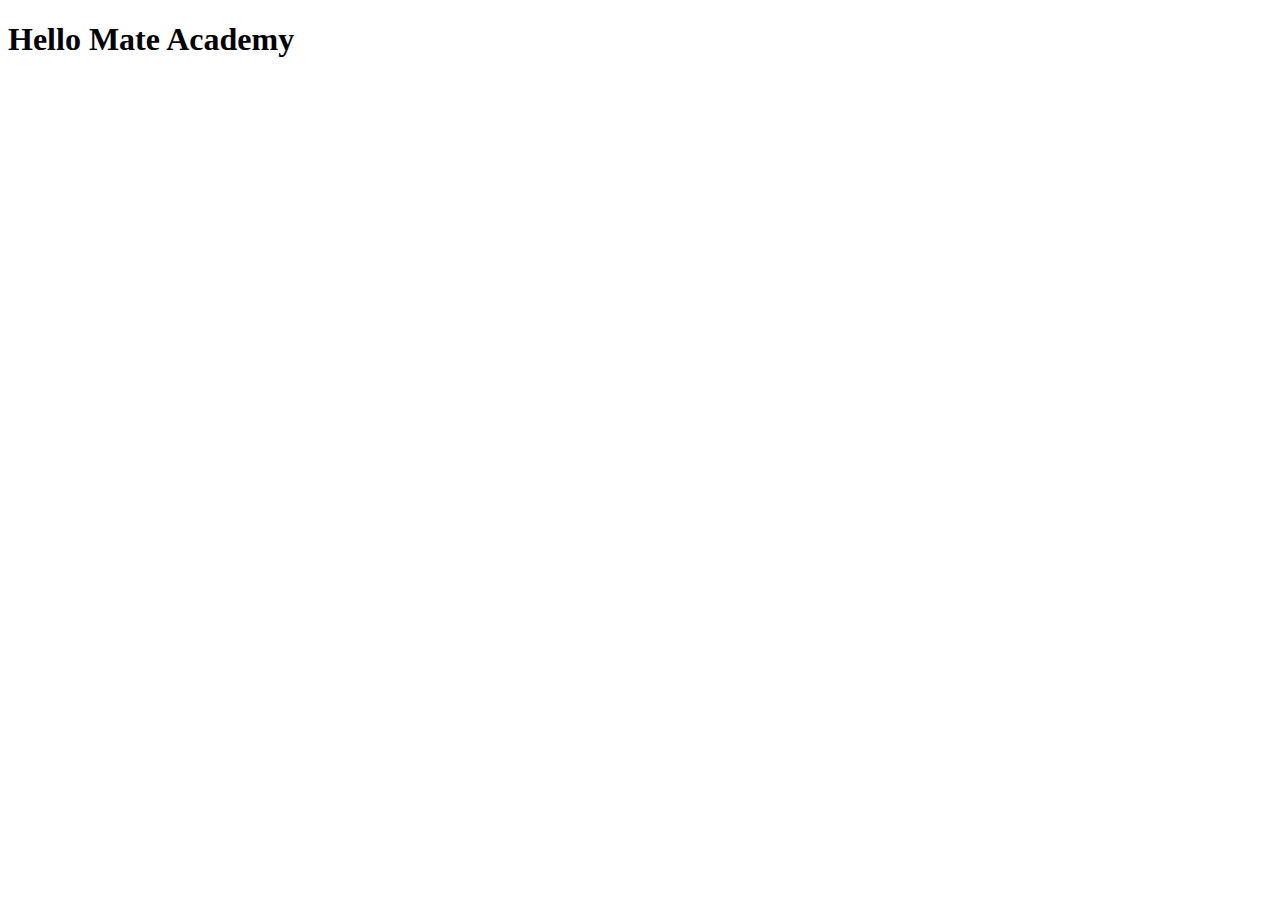
==== src/index.html @ 70e88f5d "Initial commit" ====
<!DOCTYPE html>
<html lang="en">
  <head>
    <meta charset="UTF-8">
    <meta name="viewport" content="width=device-width, initial-scale=1.0">
    <title>Title</title>
    <link rel="stylesheet" href="./styles/main.scss">
  </head>
  <body>
    <h1>Hello Mate Academy</h1>
    <script type="text/javascript" src="scripts/main.js"></script>
  </body>
</html>
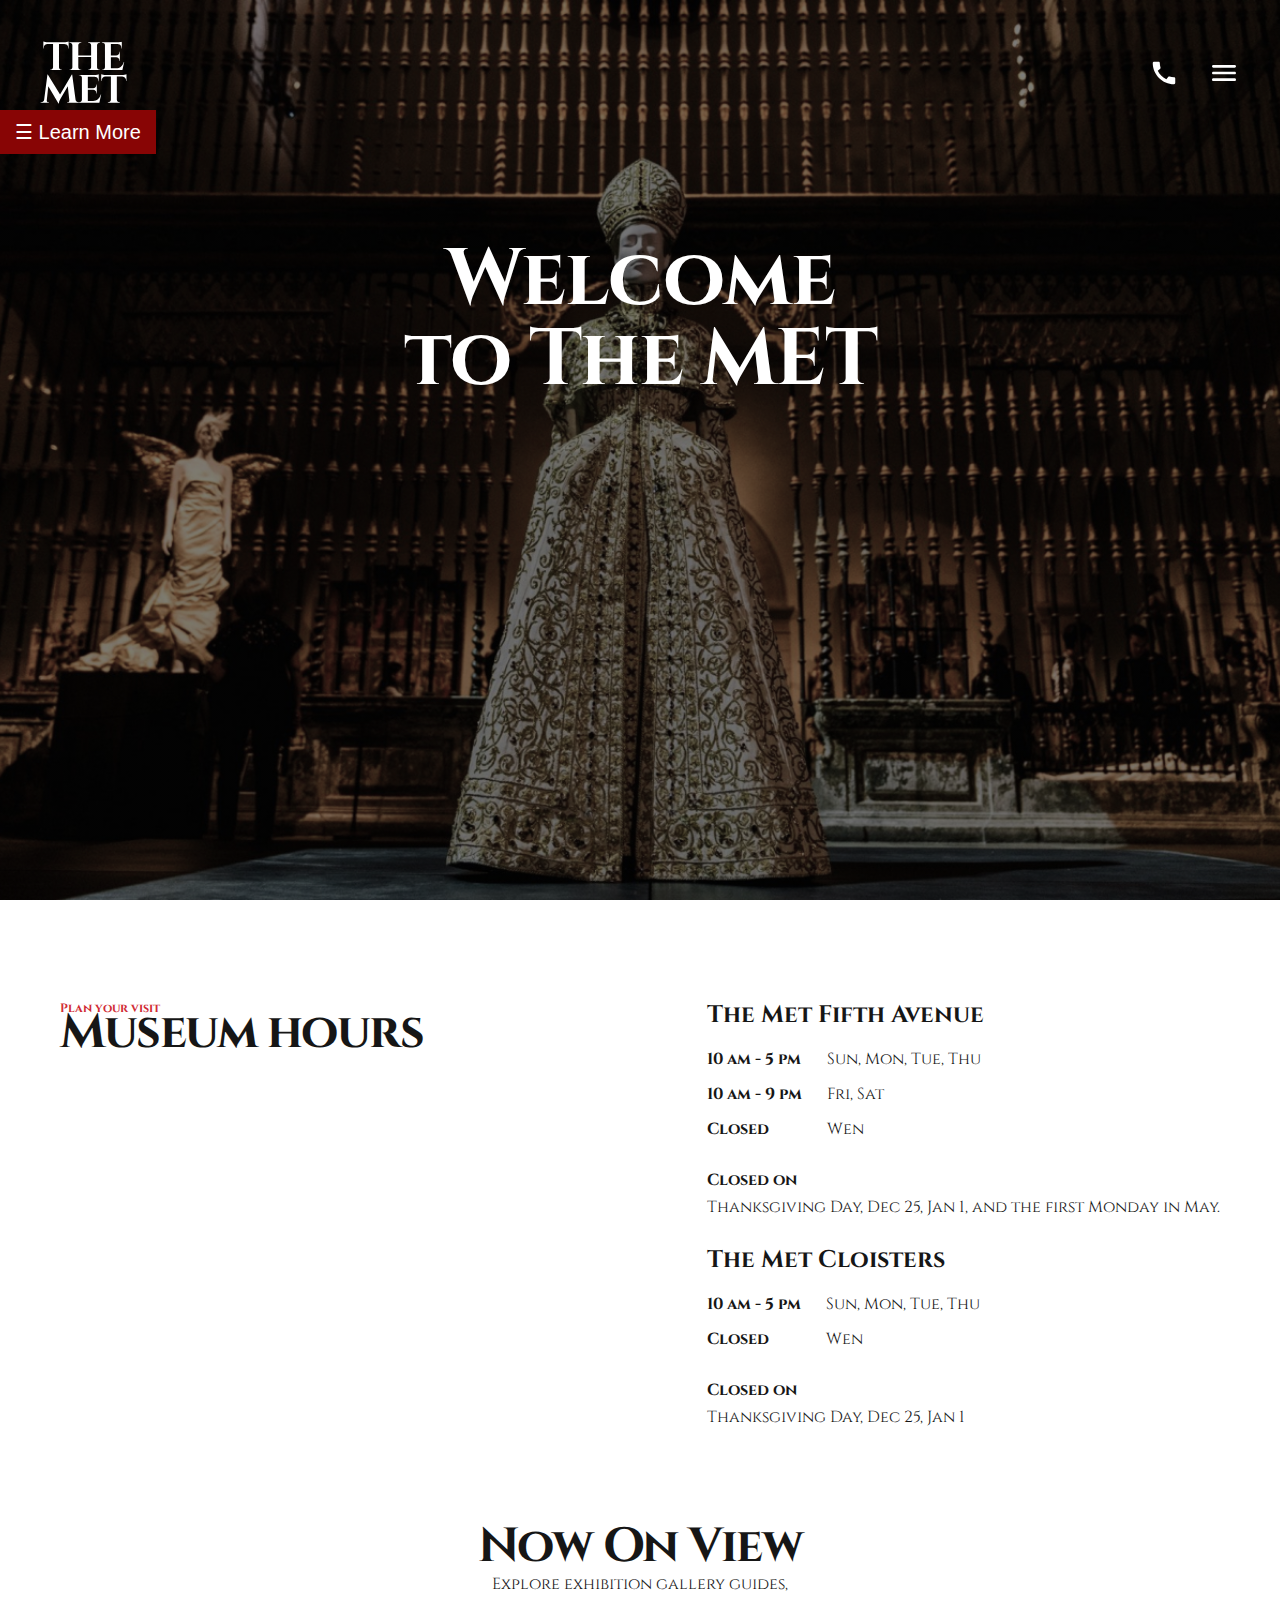
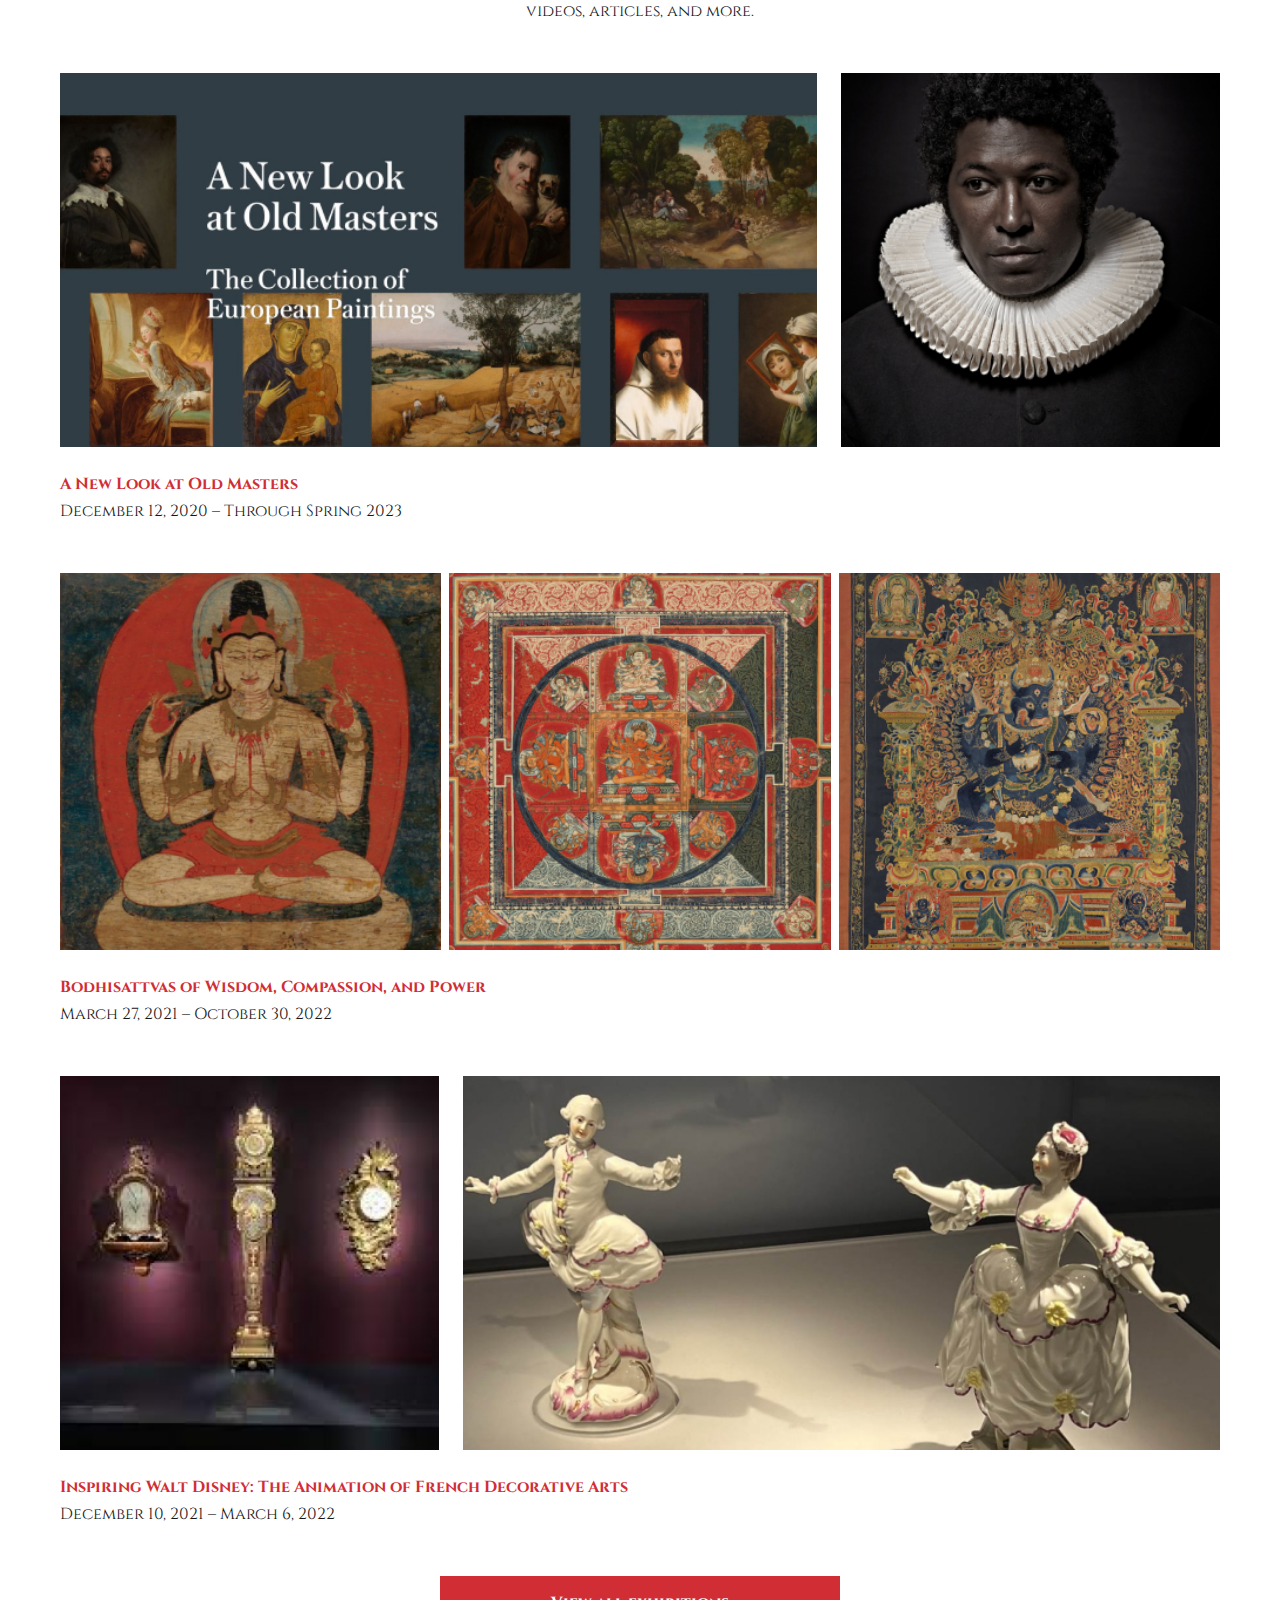
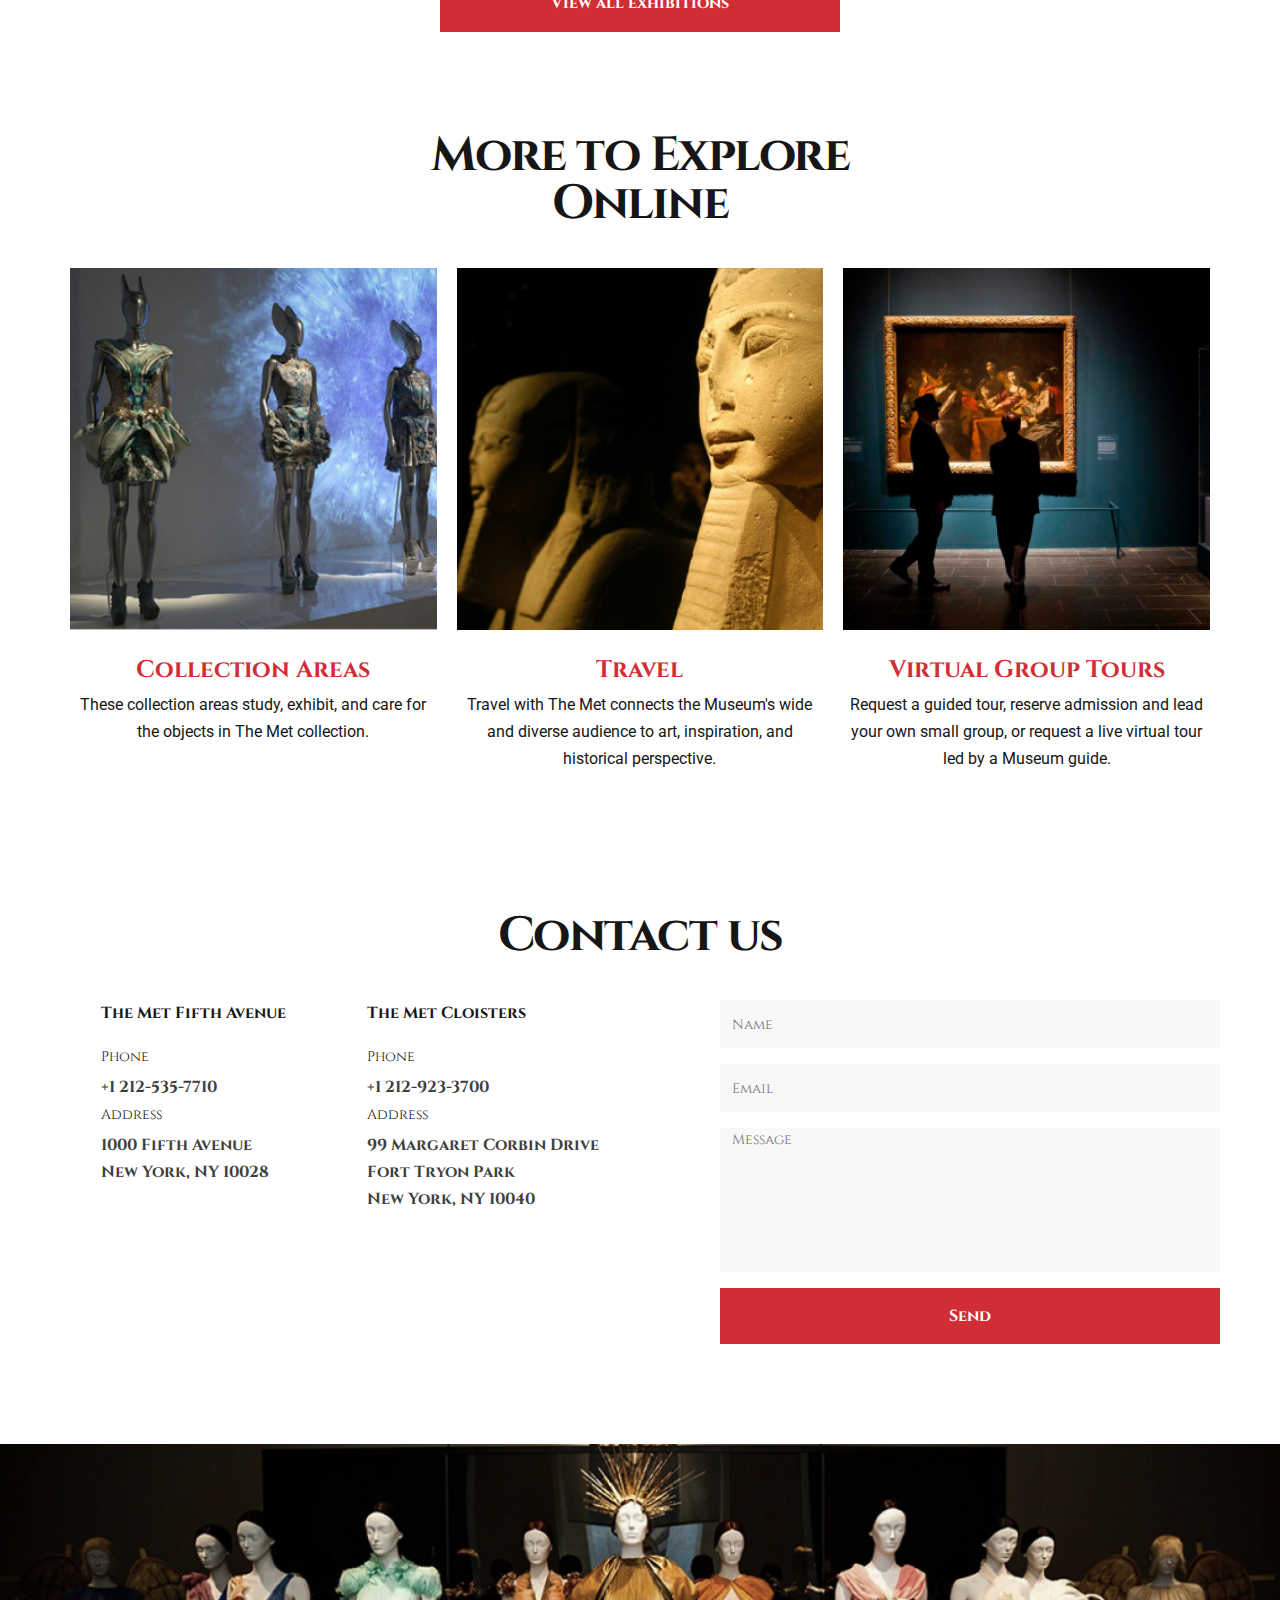
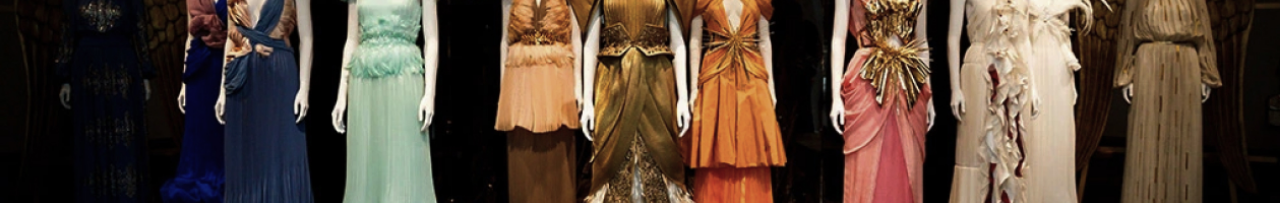
==== commit b35b7036: "add files" ====
--- a/src/index.html
+++ b/src/index.html
@@ -1,13 +1,434 @@
-<!DOCTYPE html>
+<!doctype html>
 <html lang="en">
   <head>
-    <meta charset="UTF-8">
-    <meta name="viewport" content="width=device-width, initial-scale=1.0">
-    <title>Title</title>
-    <link rel="stylesheet" href="./styles/main.scss">
+    <meta charset="UTF-8" />
+    <meta name="viewport" content="width=device-width, initial-scale=1.0" />
+    <title>The MET</title>
+    <link
+      rel="icon"
+      type="ico"
+      href="./images/favicon.ico"
+      alt="The MET Favicon"
+    />
+    <link rel="preconnect" href="https://fonts.googleapis.com" />
+    <link rel="preconnect" href="https://fonts.gstatic.com" crossorigin />
+    <link
+      href="https://fonts.googleapis.com/css2?family=Cinzel:wght@400;700&family=Roboto:wght@400;500;700;900&display=swap"
+      rel="stylesheet"
+    />
+    <link rel="stylesheet" href="./styles/style.css" />
+    <script src="./scripts/main.js" defer></script>
   </head>
   <body>
-    <h1>Hello Mate Academy</h1>
-    <script type="text/javascript" src="scripts/main.js"></script>
+    <header class="header" id="home">
+      <nav class="navigation header_navigation">
+        <a class="navigation__item" href="">
+          <img
+            class="navigation__logo"
+            src="./images/THE MET.svg"
+            alt="The MET Logo"
+          />
+        </a>
+        <div class="phone-block">
+          <p class="menu__paragraph">The Met Fifth Avenue</p>
+          <a class="menu__phone" href="tel: +1 212-535-7710">+1 212-535-7710</a>
+          <p class="menu__paragraph">The Met Cloisters</p>
+          <a class="menu__phone" href="tel: +1 212-923-3700">+1 212-923-3700</a>
+        </div>
+        <div>
+          <img
+            id="phone-icon"
+            class="navigation__phone-icon"
+            src="./images/Icon-Phone-call.svg"
+            alt="Phone Icon"
+          />
+          <a class="burger navigation__item" href="#menu">
+            <span class="burger__label">Open menu </span>
+          </a>
+        </div>
+      </nav>
+
+      <h1 class="header__title">
+        Welcome <br />
+        to The MET
+      </h1>
+    </header>
+
+    <div class="menu" id="menu">
+      <nav class="navigation">
+        <a class="navigation__item navigation__item" href="">
+          <img class="navigation__logo" src="./images/THE MET.svg" alt=""
+        /></a>
+        <div>
+          <a class="navigation__item--hidden" href="">
+            <imgs
+              class="navigation__phone-icon"
+              src="./images/Icon-Phone-call.svg"
+              alt=""
+          /></a>
+          <a class="navigation__item" href="#home">
+            <img
+              class="navigation__burger-icon"
+              src="./images/Icon-Close.svg"
+              alt=""
+          /></a>
+        </div>
+      </nav>
+
+      <nav class="links">
+        <ul class="links__list">
+          <li class="links__item">
+            <a href="#home" class="links__link">Home</a>
+          </li>
+          <li class="links__item">
+            <a href="#about-us" class="links__link">About us</a>
+          </li>
+          <li class="links__item">
+            <a href="#now-on-view" class="links__link">Now on view</a>
+          </li>
+          <li class="links__item">
+            <a href="#explore-online" class="links__link">Explore Online</a>
+          </li>
+          <li class="links__item">
+            <a href="#contacts" class="links__link">Contacts</a>
+          </li>
+        </ul>
+      </nav>
+      <p class="menu__paragraph">The Met Fifth Avenue</p>
+      <a class="menu__phone" href="tel: +1 212-535-7710">+1 212-535-7710</a>
+      <p class="menu__paragraph">The Met Cloisters</p>
+      <a class="menu__phone" href="tel: +1 212-923-3700">+1 212-923-3700</a>
+      <p class="menu__phone">
+        <a class="menu__call-link" href="tel: +1 212-923-3700">call to order</a>
+      </p>
+    </div>
+
+    <main class="main" id="about-us">
+      <div class="first-section">
+        <div>
+          <p class="main__strapline">Plan your visit</p>
+          <h2 class="main__title">Museum hours</h2>
+        </div>
+
+        <div>
+          <section class="museum">
+            <h3 class="museum__name">The Met Fifth Avenue</h3>
+            <div class="museum__opening-hours">
+              <div class="museum__schedule">
+                <p class="museum__time">10 am - 5 pm</p>
+                <p class="museum__time">10 am - 9 pm</p>
+                <p class="museum__status">Closed</p>
+              </div>
+              <div class="museum__days">
+                <p class="museum__day">Sun, Mon, Tue, Thu</p>
+                <p class="museum__day">Fri, Sat</p>
+                <p class="museum__day">Wen</p>
+              </div>
+            </div>
+            <h4 class="museum__closure--title">Closed on</h4>
+            <p class="museum__closure--dates">
+              Thanksgiving Day, Dec 25, Jan 1, and the first Monday in May.
+            </p>
+          </section>
+
+          <section class="museum">
+            <h3 class="museum__name">The Met Cloisters</h3>
+            <div class="museum__opening-hours">
+              <div class="museum__schedule">
+                <p class="museum__time">10 am - 5 pm</p>
+                <p class="museum__status">Closed</p>
+              </div>
+              <div class="museum__days">
+                <p class="museum__day">Sun, Mon, Tue, Thu</p>
+                <p class="museum__day">Wen</p>
+              </div>
+            </div>
+            <h4 class="museum__closure--title">Closed on</h4>
+            <p class="museum__closure--dates">
+              Thanksgiving Day, Dec 25, Jan 1
+            </p>
+          </section>
+        </div>
+      </div>
+
+      <section class="exhibition" id="now-on-view">
+        <h2 class="exhibition__title">Now On View</h2>
+        <p class="exhibition__description">
+          Explore exhibition gallery guides, videos, articles, and more.
+        </p>
+
+        <article class="exhibition__item">
+          <div class="exhibition__images">
+            <img
+              src="./images/exhibition.jpg"
+              alt="Poster of exhibition A New Look at Old Masters"
+              class="exhibition__image exhibition__image--first"
+            />
+            <img
+              src="./images/collar.jpg"
+              alt="Portrait of a man in historical attire"
+              class="exhibition__image"
+            />
+          </div>
+
+          <h5 class="exhibition__item-title">A New Look at Old Masters</h5>
+          <p class="exhibition__item-date">
+            December 12, 2020 – Through Spring 2023
+          </p>
+        </article>
+
+        <article class="exhibition__item">
+          <div class="exhibition__images exhibition__images--3">
+            <img
+              src="./images/budda.jpg"
+              alt="Sculpture of a Bodhisattva"
+              class="exhibition__image"
+            />
+            <img
+              src="./images/mandal1.jpg"
+              alt="Tibetan mandala"
+              class="exhibition__image"
+            />
+            <img
+              src="./images/mandal2.jpg"
+              alt="Tibetan mandala"
+              class="exhibition__image exhibition__image--second-mandala"
+            />
+          </div>
+          <h5 class="exhibition__item-title">
+            Bodhisattvas of Wisdom, Compassion, and Power
+          </h5>
+          <p class="exhibition__item-date">March 27, 2021 – October 30, 2022</p>
+        </article>
+
+        <article class="exhibition__item">
+          <div class="exhibition__images exhibition__images--last">
+            <img
+              src="./images/clocks.jpg"
+              alt="Art deco style clock"
+              class="exhibition__image"
+            />
+            <img
+              src="./images/figures.jpg"
+              alt="Figurine depicting a Disney animation character"
+              class="exhibition__image exhibition__image--last"
+            />
+          </div>
+          <h5 class="exhibition__item-title">
+            Inspiring Walt Disney: The Animation of French Decorative Arts
+          </h5>
+          <p class="exhibition__item-date">December 10, 2021 – March 6, 2022</p>
+        </article>
+
+        <a
+          class="exhibition__button"
+          href="https://www.metmuseum.org/exhibitions"
+          >View all exhibitions</a
+        >
+      </section>
+
+      <section class="online-section" id="explore-online">
+        <h2 class="online-section__title">More to Explore Online</h2>
+
+        <div class="online-articles">
+          <article class="online-article">
+            <img
+              class="online-article__img online-article__img--fashion"
+              src="./images/fashion.jpg"
+              alt="Futuristic fashion mannequins against a cosmic background."
+            />
+            <h6 class="online-article__heading">Collection Areas</h6>
+            <p class="online-article__description">
+              These collection areas study, exhibit, and care for the objects in
+              The Met collection.
+            </p>
+          </article>
+
+          <article class="online-article">
+            <img
+              class="online-article__img online-article__img--antiquity"
+              src="./images/antiquity.jpg"
+              alt="Ancient Egyptian statues lit by golden light."
+            />
+            <h6 class="online-article__heading">Travel</h6>
+            <p class="online-article__description">
+              Travel with The Met connects the Museum's wide and diverse
+              audience to art, inspiration, and historical perspective.
+            </p>
+          </article>
+
+          <article class="online-article">
+            <img
+              class="online-article__img online-article__img--appreciation"
+              src="./images/appreciation.jpg"
+              alt="Visitors observing a painting in an art gallery."
+            />
+            <h6 class="online-article__heading">Virtual Group Tours</h6>
+            <p class="online-article__description">
+              Request a guided tour, reserve admission and lead your own small
+              group, or request a live virtual tour led by a Museum guide.
+            </p>
+          </article>
+        </div>
+      </section>
+
+      <section class="contact" id="contacts">
+        <h2 class="contact__title">Contact us</h2>
+        <div class="contact__container">
+          <div class="contact__branches">
+            <div class="contact__branch">
+              <h3 class="contact__branch-title">The Met Fifth Avenue</h3>
+
+              <p class="contact__info-label">Phone</p>
+              <a
+                href="tel:+12125357710"
+                class="contact__link contact__link--phone"
+                >+1 212-535-7710</a
+              >
+
+              <p class="contact__info-label">Address</p>
+              <a
+                href="https://maps.app.goo.gl/Nbby1MYEDw3GrrEn6"
+                class="contact__link contact__link--address"
+              >
+                1000 Fifth Avenue <br />
+                New York, NY 10028
+              </a>
+            </div>
+
+            <div class="contact__branch">
+              <h3 class="contact__branch-title">The Met Cloisters</h3>
+
+              <p class="contact__info-label">Phone</p>
+              <a
+                href="tel:+12129233700"
+                class="contact__link contact__link--phone"
+                >+1 212-923-3700</a
+              >
+
+              <p class="contact__info-label">Address</p>
+              <a
+                href="https://maps.app.goo.gl/4vdC4XjEJdUCYjNu6"
+                class="contact__link contact__link--address"
+              >
+                99 Margaret Corbin Drive <br />
+                Fort Tryon Park <br />
+                New York, NY 10040
+              </a>
+            </div>
+          </div>
+
+          <form id="contactForm" action="#" method="post" class="contact__form">
+            <label for="name" class="contact__label">Name</label>
+            <input
+              type="text"
+              id="name"
+              name="name"
+              placeholder="Name"
+              class="contact__input contact__input--name"
+              required
+            />
+
+            <label for="email" class="contact__label">Email</label>
+            <input
+              type="email"
+              id="email"
+              name="email"
+              placeholder="Email"
+              class="contact__input contact__input--email"
+              required
+            />
+
+            <label for="message" class="contact__label">Message</label>
+            <textarea
+              id="message"
+              name="message"
+              placeholder="Message"
+              class="contact__input contact__input--message"
+              required
+            ></textarea>
+
+            <button
+              type="submit"
+              id="submitButton"
+              class="contact__submit-button"
+            >
+              Send
+            </button>
+          </form>
+        </div>
+      </section>
+    </main>
+    <footer class="footer"></footer>
+    <div class="modal" id="modal">
+      <div class="modal__close-btn-container">
+        <button class="modal__close-btn" id="modal-close-btn" disabled>
+          X
+        </button>
+      </div>
+      <div class="modal__content" id="modal-inner">
+        <h2 class="modal__title">We ❤️ Your Data!</h2>
+        <p class="modal__text" id="modal-text">
+          We have a strict policy on tracking and spamming: we'll definitely
+          track you, and we'll definitely spam you. To use this site, enter your
+          name and email address and accept our ridiculous terms and conditions.
+        </p>
+        <form id="consent-form">
+          <input
+            class="modal__input"
+            type="text"
+            name="fullName"
+            placeholder="Enter your full name"
+            required
+          />
+          <input
+            class="modal__input"
+            type="email"
+            name="email"
+            placeholder="Enter your email"
+            required
+          />
+
+          <div class="modal__choice-btns" id="modal-choice-btns">
+            <button type="submit" class="modal__btn">Accept</button>
+            <button class="modal__btn" id="decline-btn">Decline</button>
+          </div>
+        </form>
+      </div>
+    </div>
+    <button class="openbtn" onclick="openNav()">&#9776; Learn More</button>
+    <div id="mySidepanel" class="sidepanel">
+      <a href="javascript:void(0)" class="closebtn" onclick="closeNav()"
+        >&times;</a
+      >
+      <ul class="panel__list">
+        <p class="panel__text">
+          Hey there! It is my first significant project. I put honest work into
+          it, so I am happy that you are here; I hope you will enjoy the
+          experience of THE MET!
+        </p>
+        <li class="list__element">
+          - It looks (and works!) great on every screen (please don't pull out
+          your plasma TV)
+        </li>
+        <li class="list__element">
+          - It's well-adapted for screen readers, e.g., labels for forms are
+          visually hidden
+        </li>
+        <li class="list__element">
+          - You can freely toggle the phone numbers block and burger menu
+        </li>
+        <li class="list__element">
+          - Clicking on the specified location will redirect you to the actual
+          physical address of The Metropolitan Museum of Art
+        </li>
+
+        <li class="list__element">
+          - You can even "send" a form, though I don't guarantee that your
+          message will arrive ;)
+        </li>
+      </ul>
+      <p class="panel__tags">#BEM #SASS #JS #grid #flexbox</p>
+    </div>
   </body>
 </html>
--- a/src/styles/style.css
+++ b/src/styles/style.css
@@ -0,0 +1,1020 @@
+html {
+  scroll-behavior: smooth;
+}
+
+html,
+body,
+div,
+span,
+applet,
+object,
+iframe,
+h1,
+h2,
+h3,
+h4,
+h5,
+h6,
+p,
+blockquote,
+pre,
+a,
+abbr,
+acronym,
+address,
+big,
+cite,
+code,
+del,
+dfn,
+em,
+img,
+ins,
+kbd,
+q,
+s,
+samp,
+small,
+strike,
+strong,
+sub,
+sup,
+tt,
+var,
+b,
+u,
+i,
+center,
+dl,
+dt,
+dd,
+ol,
+ul,
+li,
+fieldset,
+form,
+label,
+legend,
+table,
+caption,
+tbody,
+tfoot,
+thead,
+tr,
+th,
+td,
+article,
+aside,
+canvas,
+details,
+embed,
+figure,
+figcaption,
+footer,
+header,
+hgroup,
+menu,
+nav,
+output,
+ruby,
+section,
+summary,
+time,
+mark,
+audio,
+video {
+  margin: 0;
+  padding: 0;
+  border: 0;
+  font-size: 100%;
+  font: inherit;
+  vertical-align: baseline;
+}
+
+/* HTML5 display-role reset for older browsers */
+article,
+aside,
+details,
+figcaption,
+figure,
+footer,
+header,
+hgroup,
+menu,
+nav,
+section {
+  display: block;
+}
+
+body {
+  line-height: 1;
+}
+
+ol,
+ul {
+  list-style: none;
+}
+
+blockquote,
+q {
+  quotes: none;
+}
+
+blockquote:before,
+blockquote:after,
+q:before,
+q:after {
+  content: "";
+  content: none;
+}
+
+table {
+  border-collapse: collapse;
+  border-spacing: 0;
+}
+
+.header {
+  background-color: black;
+  background-image: linear-gradient(rgba(0, 0, 0, 0.5), rgba(0, 0, 0, 0.5)), url(../images/big-background.jpg);
+  background-repeat: no-repeat;
+  background-size: cover;
+  background-position: 50%;
+  color: white;
+  min-height: 100vh;
+  display: flex;
+  flex-direction: column;
+  justify-content: space-between;
+  box-sizing: border-box;
+  padding: 0 20px 300px;
+}
+@media (min-width: 639px) {
+  .header {
+    padding: 0 40px 250px;
+  }
+}
+@media (min-width: 992px) {
+  .header {
+    padding: 0 40px 500px;
+  }
+}
+.header__title {
+  color: #fff;
+  text-align: center;
+  font-family: "Cinzel", serif;
+  font-size: 40px;
+  font-style: normal;
+  font-weight: 700;
+  line-height: 100%;
+  letter-spacing: -1.5px;
+  box-shadow: 1px;
+}
+@media (min-width: 639px) {
+  .header__title {
+    font-size: 64px;
+  }
+}
+@media (min-width: 992px) {
+  .header__title {
+    font-size: 80px;
+  }
+}
+
+.main {
+  max-width: 1200px;
+  margin: 0 auto;
+  padding: 100px 20px 0;
+}
+.main__strapline {
+  color: var(--Accent-main, #d12d35);
+  font-family: "Cinzel", serif;
+  font-size: 12px;
+  font-style: normal;
+  font-weight: 700;
+  line-height: 140%;
+}
+.main__title {
+  text-align: left;
+  color: var(--Main-dark, #161616);
+  font-family: "Cinzel", serif;
+  font-size: 32px;
+  font-style: normal;
+  font-weight: 700;
+  line-height: 32px;
+  letter-spacing: -1.5px;
+  padding-bottom: 32px;
+}
+@media (min-width: 639px) {
+  .main__title {
+    font-size: 48px;
+  }
+}
+.main__title--secondary {
+  text-align: center;
+  padding-bottom: 8px;
+}
+
+@media (min-width: 639px) {
+  .first-section {
+    display: flex;
+    justify-content: space-between;
+  }
+}
+
+.museum {
+  padding-bottom: 24px;
+}
+.museum:nth-of-type(2) {
+  padding-bottom: 100px;
+}
+.museum__name {
+  color: var(--Main-dark, #161616);
+  font-family: "Cinzel", serif;
+  font-size: 24px;
+  font-style: normal;
+  font-weight: 700;
+  line-height: 30px; /* 125% */
+  padding-bottom: 16px;
+}
+.museum__opening-hours {
+  display: flex;
+  gap: 25px;
+  padding-bottom: 16px;
+}
+.museum__time, .museum__status {
+  color: var(--Main-dark, #161616);
+  font-family: "Cinzel", serif;
+  font-size: 16px;
+  font-style: normal;
+  font-weight: 700;
+  line-height: 27px; /* 168.75% */
+  padding-bottom: 8px;
+}
+.museum__day {
+  color: var(--Main-dark, #161616);
+  font-family: "Cinzel", serif;
+  font-size: 16px;
+  font-style: normal;
+  font-weight: 400;
+  line-height: 27px; /* 168.75% */
+  padding-bottom: 8px;
+}
+.museum__closure--title {
+  color: var(--Main-dark, #161616);
+  font-family: "Cinzel", serif;
+  font-size: 16px;
+  font-style: normal;
+  font-weight: 700;
+  line-height: 27px; /* 168.75% */
+}
+.museum__closure--dates {
+  color: var(--Main-dark, #161616);
+  font-family: "Cinzel", serif;
+  font-size: 16px;
+  font-style: normal;
+  font-weight: 400;
+  line-height: 27px; /* 168.75% */
+}
+
+.exhibition {
+  display: flex;
+  flex-direction: column;
+  padding-bottom: 100px;
+}
+.exhibition__title {
+  color: var(--Main-dark, #161616);
+  text-align: center;
+  font-family: "Cinzel", serif;
+  font-size: 32px;
+  font-style: normal;
+  font-weight: 700;
+  line-height: 32px; /* 100% */
+  letter-spacing: -1.5px;
+  padding-bottom: 8px;
+}
+@media (min-width: 639px) {
+  .exhibition__title {
+    font-size: 48px;
+  }
+}
+.exhibition__description {
+  max-width: 300px;
+  margin: 0 auto;
+  color: var(--Main-dark, #161616);
+  text-align: center;
+  font-family: "Cinzel", serif;
+  font-size: 16px;
+  font-style: normal;
+  font-weight: 400;
+  line-height: 27px; /* 168.75% */
+  padding-bottom: 48px;
+}
+.exhibition__item {
+  padding-bottom: 48px;
+}
+.exhibition__item-title {
+  color: var(--Accent-main, #d12d35);
+  font-family: "Cinzel", serif;
+  font-size: 16px;
+  font-style: normal;
+  font-weight: 700;
+  line-height: 27px; /* 168.75% */
+  cursor: pointer;
+}
+.exhibition__item-date {
+  color: var(--Main-dark, #161616);
+  font-family: "Cinzel", serif;
+  font-size: 16px;
+  font-style: normal;
+  font-weight: 400;
+  line-height: 27px; /* 168.75% */
+}
+.exhibition__images {
+  display: grid;
+  grid-template-columns: 1fr 1fr;
+  gap: 24px;
+  padding-bottom: 24px;
+}
+@media (min-width: 639px) {
+  .exhibition__images {
+    grid-template-columns: 2fr 1fr;
+  }
+}
+.exhibition__images--3 {
+  grid-template-columns: 1fr 1fr 1fr;
+  gap: 8px;
+}
+@media (min-width: 639px) and (max-width: 992px) {
+  .exhibition__images--3 {
+    grid-template-columns: 1fr 1fr;
+  }
+}
+@media (min-width: 639px) {
+  .exhibition__images--last {
+    grid-template-columns: 1fr 2fr;
+  }
+}
+.exhibition__image {
+  width: 100%;
+  height: 100%;
+  object-fit: cover;
+  cursor: pointer;
+  transition: transform 0.3s ease;
+}
+.exhibition__image:hover {
+  transform: scale(1.03);
+}
+.exhibition__image--first {
+  object-position: left;
+}
+.exhibition__image--last {
+  object-position: right;
+}
+@media (min-width: 639px) and (max-width: 992px) {
+  .exhibition__image--second-mandala {
+    display: none;
+  }
+}
+.exhibition__button {
+  color: #fff;
+  text-align: center;
+  font-family: "Cinzel", serif;
+  font-size: 16px;
+  font-style: normal;
+  font-weight: 700;
+  line-height: 27px; /* 168.75% */
+  background-color: #d12d35;
+  padding: 14.5px 0;
+  text-decoration: none;
+  display: inline-block;
+  width: 100%;
+  max-width: 400px;
+  align-self: center;
+}
+.exhibition__button:hover {
+  background-color: #ae1c23;
+}
+.exhibition__button:active {
+  background-color: #eb343d;
+}
+
+.online-articles {
+  display: flex;
+  flex-direction: column;
+}
+@media (min-width: 639px) {
+  .online-articles {
+    display: grid;
+    grid-template-columns: 1fr 1fr 1fr;
+  }
+}
+
+@media (min-width: 639px) {
+  .online-section {
+    padding-bottom: 100px;
+  }
+}
+.online-section__title {
+  color: var(--Main-dark, #161616);
+  text-align: center;
+  font-family: "Cinzel", serif;
+  font-size: 32px;
+  font-style: normal;
+  font-weight: 700;
+  line-height: 32px; /* 100% */
+  letter-spacing: -1.5px;
+  padding-bottom: 40px;
+}
+@media (min-width: 639px) {
+  .online-section__title {
+    margin: 0 auto;
+    font-size: 48px;
+    max-width: 500px;
+    line-height: 1;
+  }
+}
+
+.online-article {
+  display: flex;
+  flex-direction: column;
+  align-items: center;
+  padding: 0 20px 48px 20px;
+}
+@media (min-width: 639px) {
+  .online-article {
+    padding: 0 10px 48px 10px;
+  }
+}
+.online-article__img {
+  object-fit: cover;
+  width: 100%;
+  padding-bottom: 24px;
+  transition: transform 0.3s ease;
+  cursor: pointer;
+}
+.online-article__img:hover {
+  transform: scale(1.03);
+}
+.online-article__heading {
+  color: var(--Accent-main, #d12d35);
+  text-align: center;
+  font-family: "Cinzel", serif;
+  font-size: 24px;
+  font-style: normal;
+  font-weight: 700;
+  line-height: 140%; /* 33.6px */
+  padding-bottom: 4px;
+  cursor: pointer;
+}
+.online-article__description {
+  color: var(--Main-dark, #161616);
+  text-align: center;
+  font-family: Roboto, sans-serif;
+  font-size: 16px;
+  font-style: normal;
+  font-weight: 400;
+  line-height: 27px; /* 168.75% */
+}
+
+.contact {
+  padding-bottom: 100px;
+}
+.contact__branches {
+  display: flex;
+  flex-direction: column;
+}
+@media (min-width: 992px) {
+  .contact__branches {
+    flex-direction: row;
+    width: 50%;
+    justify-content: space-around;
+  }
+}
+.contact__branch {
+  padding-bottom: 48px;
+}
+@media (min-width: 639px) {
+  .contact__form {
+    width: 500px;
+  }
+}
+.contact__container {
+  display: flex;
+  flex-direction: column;
+  justify-content: space-between;
+}
+@media (min-width: 639px) {
+  .contact__container {
+    flex-direction: row;
+  }
+}
+.contact__title {
+  color: var(--Main-dark, #161616);
+  text-align: center;
+  font-family: Cinzel, serif;
+  font-size: 32px;
+  font-style: normal;
+  font-weight: 700;
+  line-height: 32px; /* 100% */
+  letter-spacing: -1.5px;
+  padding-bottom: 48px;
+}
+@media (min-width: 639px) {
+  .contact__title {
+    font-size: 48px;
+  }
+}
+.contact__branch-title {
+  color: var(--Main-dark, #161616);
+  font-family: Cinzel, serif;
+  font-size: 16px;
+  font-style: normal;
+  font-weight: 700;
+  line-height: 27px; /* 168.75% */
+  padding-bottom: 16px;
+}
+.contact__info-label {
+  color: var(--Main-dark, #161616);
+  font-family: Cinzel, serif;
+  font-size: 14px;
+  font-style: normal;
+  font-weight: 400;
+  line-height: 27px; /* 192.857% */
+  padding-bottom: 4px;
+}
+.contact__link {
+  color: var(--Text, #3e3e3e);
+  font-family: Cinzel, serif;
+  font-size: 16px;
+  font-style: normal;
+  font-weight: 700;
+  line-height: 27px; /* 168.75% */
+  text-decoration: none;
+  padding-bottom: 8px;
+}
+.contact__form {
+  display: flex;
+  flex-direction: column;
+  align-items: center;
+  gap: 16px;
+}
+.contact__input--name {
+  width: 100%;
+  height: 48px;
+  flex-shrink: 0;
+  background-color: #f8f8fa;
+  border: none;
+  color: #7e7e83;
+  font-family: "Cinzel", serif;
+  font-size: 14px;
+  font-style: normal;
+  font-weight: 400;
+  line-height: 20px; /* 142.857% */
+  text-indent: 10px;
+}
+.contact__input--email {
+  width: 100%;
+  height: 48px;
+  flex-shrink: 0;
+  background-color: #f8f8fa;
+  border: none;
+  color: #7e7e83;
+  font-family: "Cinzel", serif;
+  font-size: 14px;
+  font-style: normal;
+  font-weight: 400;
+  line-height: 20px; /* 142.857% */
+  text-indent: 10px;
+}
+.contact__input--message {
+  width: 100%;
+  height: 144px;
+  flex-shrink: 0;
+  background-color: #f8f8fa;
+  border: none;
+  color: #7e7e83;
+  font-family: "Cinzel", serif;
+  font-size: 14px;
+  font-style: normal;
+  font-weight: 400;
+  line-height: 20px; /* 142.857% */
+  text-indent: 10px;
+  resize: none;
+  padding-bottom: 16px;
+}
+.contact__submit-button {
+  color: #fff;
+  text-align: center;
+  font-family: "Cinzel", serif;
+  font-size: 16px;
+  font-style: normal;
+  font-weight: 700;
+  line-height: 27px; /* 168.75% */
+  background-color: #d12d35;
+  padding: 14.5px 0;
+  text-decoration: none;
+  display: inline-block;
+  width: 100%;
+  border: none;
+}
+.contact__submit-button:hover {
+  background-color: #ae1c23;
+}
+.contact__submit-button:active {
+  background-color: #eb343d;
+}
+.contact__label:not(:focus):not(:active) {
+  clip: rect(0 0 0 0);
+  clip-path: inset(50%);
+  height: 1px;
+  overflow: hidden;
+  position: absolute;
+  white-space: nowrap;
+  width: 1px;
+}
+
+.footer {
+  height: 180px;
+  background-image: url(../images/footer.jpg);
+  background-size: cover;
+  background-position: 50%;
+  background-repeat: no-repeat;
+}
+@media (min-width: 639px) {
+  .footer {
+    height: 359px;
+  }
+}
+
+.phone-block {
+  display: none;
+  position: absolute;
+  text-align: right;
+  margin: -20px;
+  right: 180px;
+}
+
+@media (min-width: 639px) {
+  .phone-block.visible {
+    display: block;
+    position: absolute;
+    text-align: right;
+    margin: -20px;
+    right: 180px;
+  }
+}
+
+.navigation {
+  display: flex;
+  justify-content: space-between;
+  align-items: center;
+  padding-top: 25px;
+}
+@media (min-width: 639px) {
+  .navigation {
+    padding-top: 40px;
+  }
+}
+.navigation__logo {
+  width: 64px;
+  height: 46px;
+  flex-shrink: 0;
+}
+@media (min-width: 639px) {
+  .navigation__logo {
+    width: 87px;
+    height: 65px;
+  }
+}
+.navigation__phone-icon {
+  margin-right: 24px;
+  padding-bottom: 4px;
+  border: 1px solid transparent;
+}
+@media (min-width: 639px) {
+  .navigation__phone-icon {
+    width: 32px;
+    height: 32px;
+    padding-bottom: unset;
+  }
+}
+.navigation__phone-icon:hover {
+  border: 1px solid white;
+}
+@media (min-width: 639px) {
+  .navigation__burger-icon {
+    width: 32px;
+    height: 32px;
+  }
+}
+.navigation__item--hidden {
+  opacity: 0;
+}
+
+.menu {
+  position: fixed;
+  top: 0;
+  left: 0;
+  right: 0;
+  transform: translateX(-100%);
+  transition: transform 0.3s ease-in-out;
+  background-color: #d12d35;
+  padding: 0 20px;
+  min-height: 100vh;
+  display: flex;
+  flex-direction: column;
+}
+.menu:target {
+  transform: translateX(0);
+}
+@media (min-width: 639px) {
+  .menu {
+    padding: 0 40px 500px;
+  }
+}
+.menu__paragraph {
+  color: #fff;
+  font-family: Cinzel, serif;
+  font-size: 16px;
+  font-style: normal;
+  font-weight: 700;
+  line-height: 27px; /* 168.75% */
+  text-transform: uppercase;
+}
+.menu__phone {
+  color: #fff;
+  font-family: Cinzel, serif;
+  font-size: 16px;
+  font-style: normal;
+  font-weight: 700;
+  line-height: 27px; /* 168.75% */
+  text-transform: uppercase;
+  text-decoration: none;
+  padding-bottom: 8px;
+}
+.menu__call-link {
+  color: #fff;
+  font-family: Cinzel, serif;
+  font-size: 12px;
+  font-style: normal;
+  font-weight: 700;
+  line-height: 16px; /* 133.333% */
+  letter-spacing: 2px;
+  text-transform: uppercase;
+  text-decoration: none;
+  border-bottom: 1px solid white;
+  padding-top: 8px;
+  padding-bottom: 8px;
+}
+
+.links {
+  padding-top: 40px;
+}
+.links__item {
+  margin-bottom: 24px;
+}
+.links__link {
+  display: inline-block;
+  color: #fff;
+  font-family: Cinzel, serif;
+  font-size: 22px;
+  font-style: normal;
+  font-weight: 700;
+  line-height: 22px; /* 100% */
+  letter-spacing: 2px;
+  text-transform: uppercase;
+  text-decoration: none;
+  border-bottom: 1px solid transparent;
+  padding-bottom: 8px;
+}
+.links__link:hover {
+  border-bottom: 1px solid white;
+}
+
+.burger::before {
+  display: inline-block;
+  width: 32px;
+  height: 32px;
+  content: "";
+  background-image: url(../images/Icon-Burger-menu.svg);
+  background-size: cover;
+}
+.burger::after {
+  display: none;
+  width: 32px;
+  height: 32px;
+  content: "";
+  background-image: url(../images/Icon-Burger-menu-hover.svg);
+  background-size: cover;
+}
+.burger:hover::before {
+  display: none;
+}
+.burger:hover::after {
+  display: inline-block;
+}
+.burger__label {
+  clip: rect(0 0 0 0);
+  clip-path: inset(50%);
+  height: 1px;
+  overflow: hidden;
+  position: absolute;
+  white-space: nowrap;
+  width: 1px;
+}
+
+/* modal */
+* {
+  box-sizing: border-box;
+}
+
+.modal {
+  font-family: Cinzel, serif;
+  display: none;
+  position: fixed;
+  right: 0;
+  left: 0;
+  top: 0;
+  bottom: 0;
+  margin: auto;
+  padding-bottom: 50px;
+  height: fit-content;
+  width: 450px;
+  border-radius: 5px;
+  box-shadow: 0px 0px 6px 2px #666;
+  background-color: #32373b;
+  color: whitesmoke;
+}
+.modal__title {
+  font-family: Cinzel, serif;
+  font-size: 25px;
+  padding-bottom: 20px;
+  font-weight: bold;
+  text-align: center;
+  width: 220px;
+}
+.modal__content {
+  width: 230px;
+  margin: 0 auto;
+}
+.modal__content--loading {
+  text-align: center;
+}
+.modal__close-btn-container {
+  text-align: right;
+  margin: 9px;
+}
+.modal__close-btn {
+  font-size: 22px;
+  font-weight: bold;
+  background-color: transparent;
+  border: 1px solid transparent;
+  color: whitesmoke;
+}
+.modal__close-btn:hover, .modal__close-btn:active {
+  color: red;
+  cursor: pointer;
+}
+.modal__close-btn:disabled {
+  color: whitesmoke;
+  opacity: 0.2;
+  cursor: not-allowed;
+}
+.modal__text {
+  font-family: Cinzel, serif;
+  height: 140px;
+  line-height: 23px;
+  margin-bottom: 80px;
+}
+.modal__choice-btns {
+  font-family: Cinzel, serif;
+  margin-top: 10px;
+  padding: 8px 16px;
+  display: flex;
+  justify-content: center;
+}
+.modal__btn {
+  font-family: Cinzel, serif;
+  padding: 10px 24px;
+  cursor: pointer;
+}
+.modal__btns-reverse {
+  flex-direction: row-reverse;
+}
+.modal__input {
+  font-family: Cinzel, serif;
+  margin-top: 10px;
+  border: 1px solid #212529;
+  padding: 10px;
+  width: 100%;
+  border-radius: 3px;
+  font-weight: bold;
+}
+.modal__gif {
+  width: 95%;
+  margin: 0 auto;
+  text-align: center;
+  padding-bottom: 20px;
+}
+.modal__gif img {
+  box-shadow: 1px 1px 3px #999;
+  border-radius: 5px;
+}
+.modal__name-display {
+  color: #d12d35;
+}
+.modal__paragraph {
+  font-size: 18px;
+  text-align: center;
+}
+
+.loading {
+  width: 100%;
+  margin-top: 10px;
+}
+
+.sidepanel {
+  font-family: Roboto;
+  height: 400px;
+  width: 0;
+  position: fixed;
+  z-index: 1;
+  top: 110px;
+  left: 0;
+  background-color: #880505;
+  overflow-x: hidden;
+  padding-top: 50px;
+  transition: 0.5s;
+}
+
+.sidepanel a {
+  padding: 8px 8px 8px 32px;
+  text-decoration: none;
+  font-size: 25px;
+  color: #818181;
+  display: block;
+  transition: 0.3s;
+}
+
+.sidepanel a:hover {
+  color: #f1f1f1;
+}
+
+.sidepanel .closebtn {
+  position: absolute;
+  top: 0;
+  right: 25px;
+  font-size: 36px;
+  margin-left: 50px;
+}
+
+.openbtn {
+  position: fixed;
+  z-index: 1;
+  top: 110px;
+  left: 0;
+  font-size: 20px;
+  cursor: pointer;
+  background-color: #880505;
+  color: white;
+  padding: 10px 15px;
+  border: none;
+}
+
+.openbtn:hover {
+  background-color: #444;
+}
+
+.panel__text {
+  padding: 8px 32px;
+  font-size: 25px;
+  color: #000000;
+  display: block;
+  transition: 0.3s;
+  word-wrap: break-word;
+}
+
+.list__element {
+  padding: 8px 32px;
+  font-size: 18px;
+  color: #ffffff;
+  display: block;
+  transition: 0.3s;
+  word-wrap: break-word;
+}
+
+.panel__list {
+  list-style: disc;
+  text-align: justify;
+}
+
+.panel__tags {
+  padding: 8px 32px;
+  font-weight: bold;
+  font-size: 25px;
+  color: #000000;
+  display: block;
+  transition: 0.3s;
+  word-wrap: break-word;
+}
+
+/*# sourceMappingURL=style.css.map */
